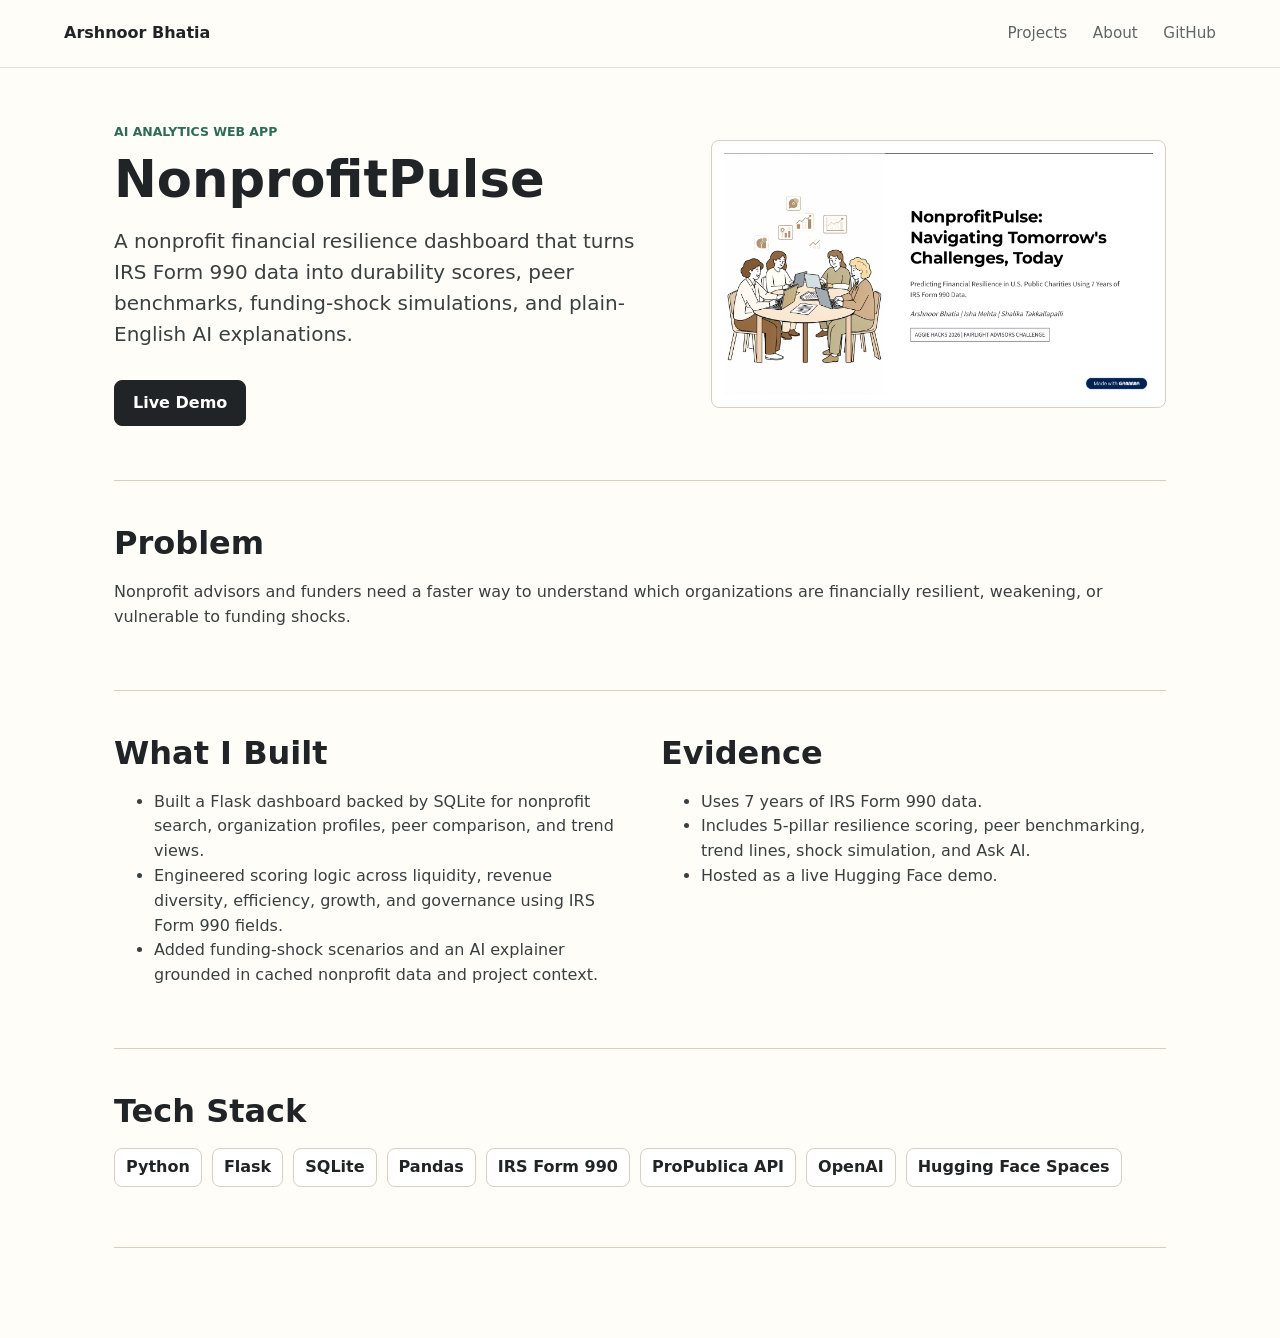
==== projects/nonprofitpulse.html @ 075147a0 "Add portfolio site" ====
<!doctype html>
<html lang="en">
<head>
  <meta charset="utf-8">
  <meta name="viewport" content="width=device-width, initial-scale=1">
  <title>NonprofitPulse | Arshnoor Bhatia</title>
  <link rel="icon" href="../assets/favicon.svg" type="image/svg+xml">
  <link rel="stylesheet" href="../styles.css">
</head>
<body>
  <header class="site-header" aria-label="Primary">
    <a class="brand" href="../index.html">Arshnoor Bhatia</a>
    <nav>
      <a href="../index.html#projects">Projects</a>
      <a href="../index.html#about">About</a>
      <a href="https://github.com/Noorie-Noobie">GitHub</a>
    </nav>
  </header>

  <main class="case-main">
    <section class="case-hero">
      <div>
        <p class="eyebrow">AI analytics web app</p>
        <h1>NonprofitPulse</h1>
        <p class="lede">A nonprofit financial resilience dashboard that turns IRS Form 990 data into durability scores, peer benchmarks, funding-shock simulations, and plain-English AI explanations.</p>
        <div class="hero-actions">
          <a class="button primary" href="https://yash2998home-test-noobie-nonprofit.hf.space/">Live Demo</a>
        </div>
      </div>
      <img class="case-image" src="../assets/nonprofitpulse-cover.png" alt="NonprofitPulse presentation cover">
    </section>

    <section class="case-section">
      <h2>Problem</h2>
      <p>Nonprofit advisors and funders need a faster way to understand which organizations are financially resilient, weakening, or vulnerable to funding shocks.</p>
    </section>

    <section class="case-section columns">
      <div>
        <h2>What I Built</h2>
        <ul>
          <li>Built a Flask dashboard backed by SQLite for nonprofit search, organization profiles, peer comparison, and trend views.</li>
          <li>Engineered scoring logic across liquidity, revenue diversity, efficiency, growth, and governance using IRS Form 990 fields.</li>
          <li>Added funding-shock scenarios and an AI explainer grounded in cached nonprofit data and project context.</li>
        </ul>
      </div>
      <div>
        <h2>Evidence</h2>
        <ul>
          <li>Uses 7 years of IRS Form 990 data.</li>
          <li>Includes 5-pillar resilience scoring, peer benchmarking, trend lines, shock simulation, and Ask AI.</li>
          <li>Hosted as a live Hugging Face demo.</li>
        </ul>
      </div>
    </section>

    <section class="case-section">
      <h2>Tech Stack</h2>
      <p class="chip-row"><span>Python</span><span>Flask</span><span>SQLite</span><span>Pandas</span><span>IRS Form 990</span><span>ProPublica API</span><span>OpenAI</span><span>Hugging Face Spaces</span></p>
    </section>
  </main>
</body>
</html>
---- styles.css ----
:root {
  --ink: #202426;
  --muted: #5e6767;
  --paper: #fffdf8;
  --soft: #f4f0e8;
  --line: #d9d0c2;
  --forest: #2f6b55;
  --brick: #a84932;
  --gold: #c89b3c;
  --blue: #315b85;
  --white: #ffffff;
}

* {
  box-sizing: border-box;
}

html {
  scroll-behavior: smooth;
}

body {
  margin: 0;
  color: var(--ink);
  background: var(--paper);
  font-family: Inter, ui-sans-serif, system-ui, -apple-system, BlinkMacSystemFont, "Segoe UI", sans-serif;
  font-size: 16px;
  line-height: 1.55;
  letter-spacing: 0;
}

a {
  color: inherit;
  text-decoration: none;
}

img {
  display: block;
  max-width: 100%;
}

.site-header {
  position: sticky;
  top: 0;
  z-index: 10;
  display: flex;
  align-items: center;
  justify-content: space-between;
  gap: 24px;
  min-height: 68px;
  padding: 16px clamp(20px, 5vw, 64px);
  background: rgba(255, 253, 248, 0.92);
  border-bottom: 1px solid rgba(32, 36, 38, 0.12);
  backdrop-filter: blur(16px);
}

.brand {
  font-weight: 800;
  font-size: 1rem;
}

nav {
  display: flex;
  align-items: center;
  gap: clamp(12px, 2vw, 28px);
  color: var(--muted);
  font-size: 0.95rem;
}

nav a:hover,
.text-link:hover {
  color: var(--brick);
}

.hero {
  position: relative;
  display: grid;
  align-items: center;
  min-height: 78vh;
  padding: 96px clamp(20px, 6vw, 80px) 72px;
  overflow: hidden;
  border-bottom: 1px solid var(--line);
}

.hero::after {
  content: "";
  position: absolute;
  inset: 0;
  background: linear-gradient(90deg, rgba(255, 253, 248, 0.98) 0%, rgba(255, 253, 248, 0.9) 36%, rgba(255, 253, 248, 0.25) 100%);
}

.hero-media {
  position: absolute;
  inset: 0;
  display: grid;
  grid-template-columns: repeat(4, 1fr);
  opacity: 0.48;
}

.hero-media img {
  width: 100%;
  height: 100%;
  object-fit: cover;
  filter: saturate(0.9);
}

.hero-copy {
  position: relative;
  z-index: 1;
  max-width: 720px;
}

.eyebrow {
  margin: 0 0 12px;
  color: var(--forest);
  font-weight: 800;
  font-size: 0.78rem;
  text-transform: uppercase;
}

h1,
h2,
h3,
p {
  margin-top: 0;
}

h1 {
  margin-bottom: 20px;
  font-size: 4rem;
  line-height: 1.02;
}

h2 {
  margin-bottom: 18px;
  font-size: 2rem;
  line-height: 1.15;
}

h3 {
  margin-bottom: 12px;
  font-size: 1.35rem;
  line-height: 1.2;
}

.lede {
  max-width: 780px;
  color: #394041;
  font-size: 1.25rem;
  line-height: 1.55;
}

.hero-actions {
  display: flex;
  flex-wrap: wrap;
  gap: 12px;
  margin-top: 30px;
}

.button {
  display: inline-flex;
  align-items: center;
  justify-content: center;
  min-height: 44px;
  padding: 10px 18px;
  border-radius: 8px;
  border: 1px solid var(--ink);
  font-weight: 750;
}

.button.primary {
  color: var(--white);
  background: var(--ink);
}

.button.secondary {
  color: var(--ink);
  background: rgba(255, 255, 255, 0.72);
}

.section {
  padding: 76px clamp(20px, 5vw, 64px);
}

.section-inner {
  max-width: 1180px;
  margin: 0 auto;
}

.intro-strip {
  padding-top: 28px;
  padding-bottom: 28px;
  background: var(--ink);
  color: var(--white);
}

.split {
  display: grid;
  grid-template-columns: minmax(180px, 0.6fr) minmax(0, 1.4fr);
  gap: 32px;
}

.split p {
  margin-bottom: 0;
}

.split p:first-child {
  color: #f2c46a;
  font-weight: 800;
}

.section-heading {
  max-width: 780px;
  margin-bottom: 34px;
}

.project-grid {
  display: grid;
  grid-template-columns: repeat(2, minmax(0, 1fr));
  gap: 22px;
}

.project-card {
  display: grid;
  grid-template-columns: minmax(180px, 0.75fr) minmax(0, 1fr);
  min-height: 360px;
  overflow: hidden;
  border: 1px solid var(--line);
  border-radius: 8px;
  background: var(--white);
}

.project-card.flagship {
  border-top: 5px solid var(--forest);
}

.project-card:nth-child(2) {
  border-top-color: var(--brick);
}

.project-card:nth-child(3) {
  border-top-color: var(--gold);
}

.project-image {
  min-height: 100%;
  background: var(--soft);
}

.project-image img {
  width: 100%;
  height: 100%;
  object-fit: contain;
  padding: 16px;
  background: var(--white);
}

.project-body {
  display: flex;
  flex-direction: column;
  padding: 24px;
}

.tag {
  margin-bottom: 10px;
  color: var(--blue);
  font-weight: 800;
  font-size: 0.82rem;
}

.fact-list {
  margin: 2px 0 22px;
  padding-left: 18px;
  color: var(--muted);
}

.text-link {
  margin-top: auto;
  color: var(--forest);
  font-weight: 800;
}

.band {
  background: #eef3ee;
  border-top: 1px solid var(--line);
}

.about-layout {
  display: grid;
  grid-template-columns: minmax(240px, 0.75fr) minmax(0, 1.25fr);
  gap: 48px;
}

.about-copy p {
  color: #394041;
  font-size: 1.08rem;
}

.site-footer {
  display: flex;
  justify-content: space-between;
  gap: 20px;
  padding: 28px clamp(20px, 5vw, 64px);
  color: var(--white);
  background: var(--ink);
}

.site-footer p {
  margin-bottom: 0;
  font-weight: 800;
}

.site-footer div {
  display: flex;
  flex-wrap: wrap;
  gap: 20px;
}

.case-main {
  max-width: 1180px;
  margin: 0 auto;
  padding: 54px clamp(20px, 5vw, 64px) 90px;
}

.case-hero {
  display: grid;
  grid-template-columns: minmax(0, 1fr) minmax(280px, 0.82fr);
  gap: 42px;
  align-items: center;
  padding-bottom: 54px;
  border-bottom: 1px solid var(--line);
}

.case-hero h1 {
  font-size: 3.2rem;
}

.case-image {
  width: 100%;
  max-height: 460px;
  object-fit: contain;
  padding: 12px;
  border: 1px solid var(--line);
  border-radius: 8px;
  background: var(--white);
}

.case-section {
  padding: 44px 0;
  border-bottom: 1px solid var(--line);
}

.case-section p,
.case-section li {
  color: #394041;
}

.columns {
  display: grid;
  grid-template-columns: repeat(2, minmax(0, 1fr));
  gap: 42px;
}

.chip-row {
  display: flex;
  flex-wrap: wrap;
  gap: 10px;
}

.chip-row span {
  display: inline-flex;
  align-items: center;
  min-height: 34px;
  padding: 6px 11px;
  border: 1px solid var(--line);
  border-radius: 8px;
  background: var(--white);
  color: var(--ink);
  font-weight: 700;
}

@media (max-width: 920px) {
  h1 {
    font-size: 3rem;
  }

  .project-grid,
  .case-hero,
  .columns,
  .about-layout,
  .split {
    grid-template-columns: 1fr;
  }

  .project-card {
    grid-template-columns: 1fr;
  }

  .project-image {
    aspect-ratio: 16 / 10;
  }

  .hero-media {
    grid-template-columns: repeat(2, 1fr);
  }
}

@media (max-width: 640px) {
  .site-header {
    align-items: flex-start;
    flex-direction: column;
  }

  nav {
    width: 100%;
    justify-content: space-between;
  }

  .hero {
    min-height: 82vh;
    padding-top: 72px;
  }

  h1,
  .case-hero h1 {
    font-size: 2.45rem;
  }

  h2 {
    font-size: 1.65rem;
  }

  .lede {
    font-size: 1.08rem;
  }

  .site-footer {
    flex-direction: column;
  }
}
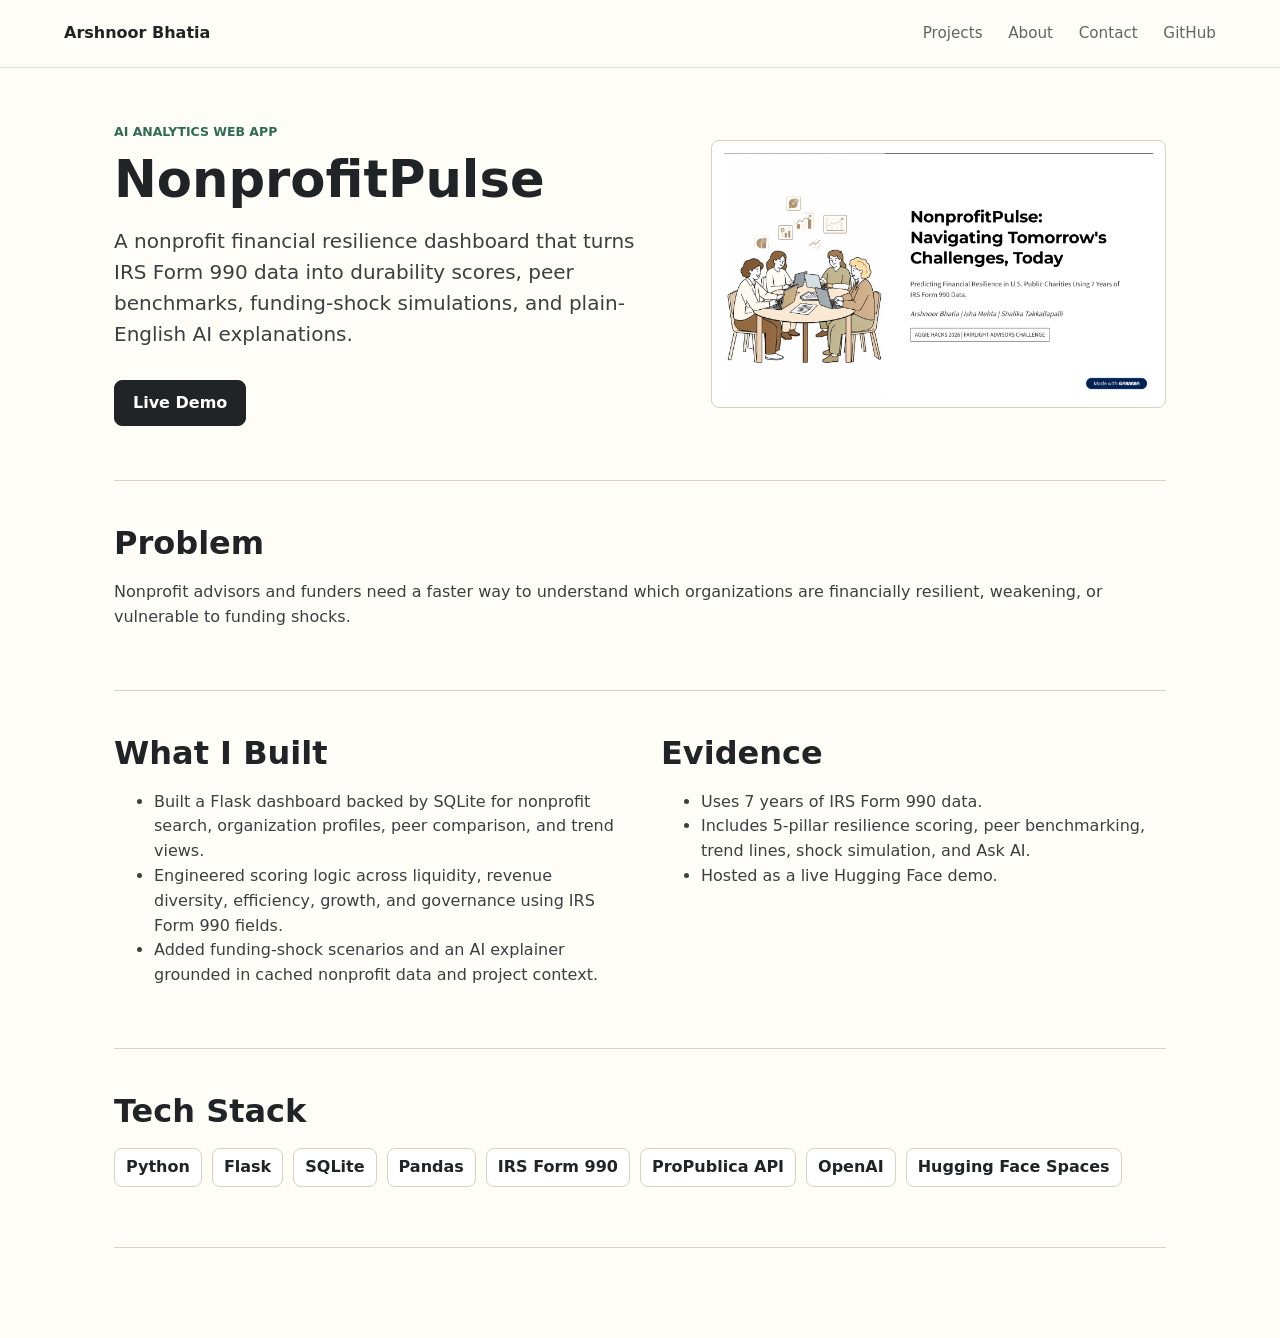
==== commit 49b8d0c6: "Add portfolio contact details" ====
--- a/projects/nonprofitpulse.html
+++ b/projects/nonprofitpulse.html
@@ -13,6 +13,7 @@
     <nav>
       <a href="../index.html#projects">Projects</a>
       <a href="../index.html#about">About</a>
+      <a href="../index.html#contact">Contact</a>
       <a href="https://github.com/Noorie-Noobie">GitHub</a>
     </nav>
   </header>
--- a/styles.css
+++ b/styles.css
@@ -296,6 +296,57 @@
   font-size: 1.08rem;
 }
 
+.contact-section {
+  background: var(--paper);
+  border-top: 1px solid var(--line);
+}
+
+.contact-layout {
+  display: grid;
+  grid-template-columns: minmax(240px, 0.8fr) minmax(0, 1.2fr);
+  gap: 40px;
+  align-items: start;
+}
+
+.contact-note {
+  max-width: 520px;
+  color: #394041;
+  font-size: 1.05rem;
+}
+
+.contact-list {
+  display: grid;
+  grid-template-columns: 1fr;
+  gap: 14px;
+}
+
+.contact-card {
+  display: grid;
+  gap: 8px;
+  min-height: 96px;
+  padding: 18px;
+  border: 1px solid var(--line);
+  border-radius: 8px;
+  background: var(--white);
+}
+
+.contact-card span {
+  color: var(--forest);
+  font-size: 0.78rem;
+  font-weight: 800;
+  text-transform: uppercase;
+}
+
+.contact-card strong {
+  overflow-wrap: anywhere;
+  color: var(--ink);
+  font-size: 1rem;
+}
+
+.contact-card:hover {
+  border-color: var(--forest);
+}
+
 .site-footer {
   display: flex;
   justify-content: space-between;
@@ -379,6 +430,35 @@
   font-weight: 700;
 }
 
+.artifact-grid {
+  display: grid;
+  grid-template-columns: repeat(2, minmax(0, 1fr));
+  gap: 14px;
+}
+
+.artifact-card {
+  display: grid;
+  gap: 8px;
+  min-height: 132px;
+  padding: 18px;
+  border: 1px solid var(--line);
+  border-radius: 8px;
+  background: var(--white);
+}
+
+.artifact-card strong {
+  color: var(--blue);
+  font-size: 1rem;
+}
+
+.artifact-card span {
+  color: #394041;
+}
+
+.artifact-card:hover {
+  border-color: var(--forest);
+}
+
 @media (max-width: 920px) {
   h1 {
     font-size: 3rem;
@@ -387,8 +467,14 @@
   .project-grid,
   .case-hero,
   .columns,
+  .artifact-grid,
+  .contact-layout,
   .about-layout,
   .split {
+    grid-template-columns: 1fr;
+  }
+
+  .contact-list {
     grid-template-columns: 1fr;
   }
 
